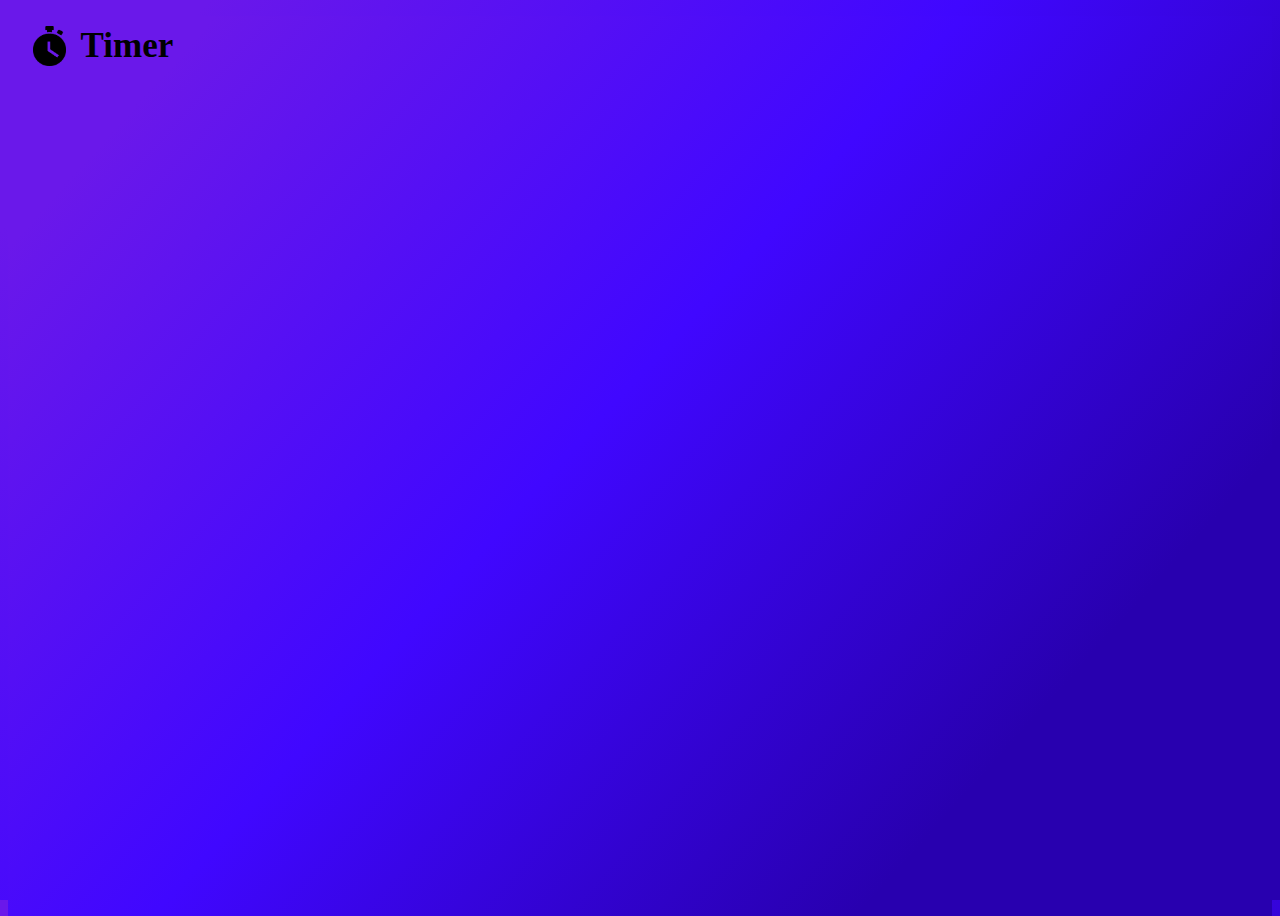
==== src/index.html @ 5ae83db5 "added header" ====
<!DOCTYPE html>
<html lang="en">
<head>
    <meta charset="UTF-8">
    <meta name="viewport" content="width=device-width, initial-scale=1.0">
    <title>Timer</title>
    <link rel="stylesheet" href="style.css">
</head>
<body>
    <div id="header" class="header">
        <ul>
            <li><img class="logo" src="./images/logo.png" alt="logo"></li>
            <li><a href="index.html" accesskey="1">Timer</a></li>
        </ul>
    </div>
</body>
</html>
---- src/style.css ----
:root {
    --blue: #4007ff;
    --indigo: #2800af;
    --purple: #6a18ea;
    --aqua: #87fff2;
}


/* header */

.header img {
    height: 40px;
}

.header ul {
    padding: 10px;
    display: flex;
    list-style: none;
}

.header ul li {
    display: inline-block;
    margin-left: 15px;
}

.header ul li a {
    text-decoration: none;
    font-size: 35px;
    color: black;
    font-weight: bold;
}


/* body */

html, body {
    height: 100%;
    background: linear-gradient(
        132deg, 
       var(--purple) 10%, 
       var(--blue) 46%,
       var(--indigo) 80%);
}
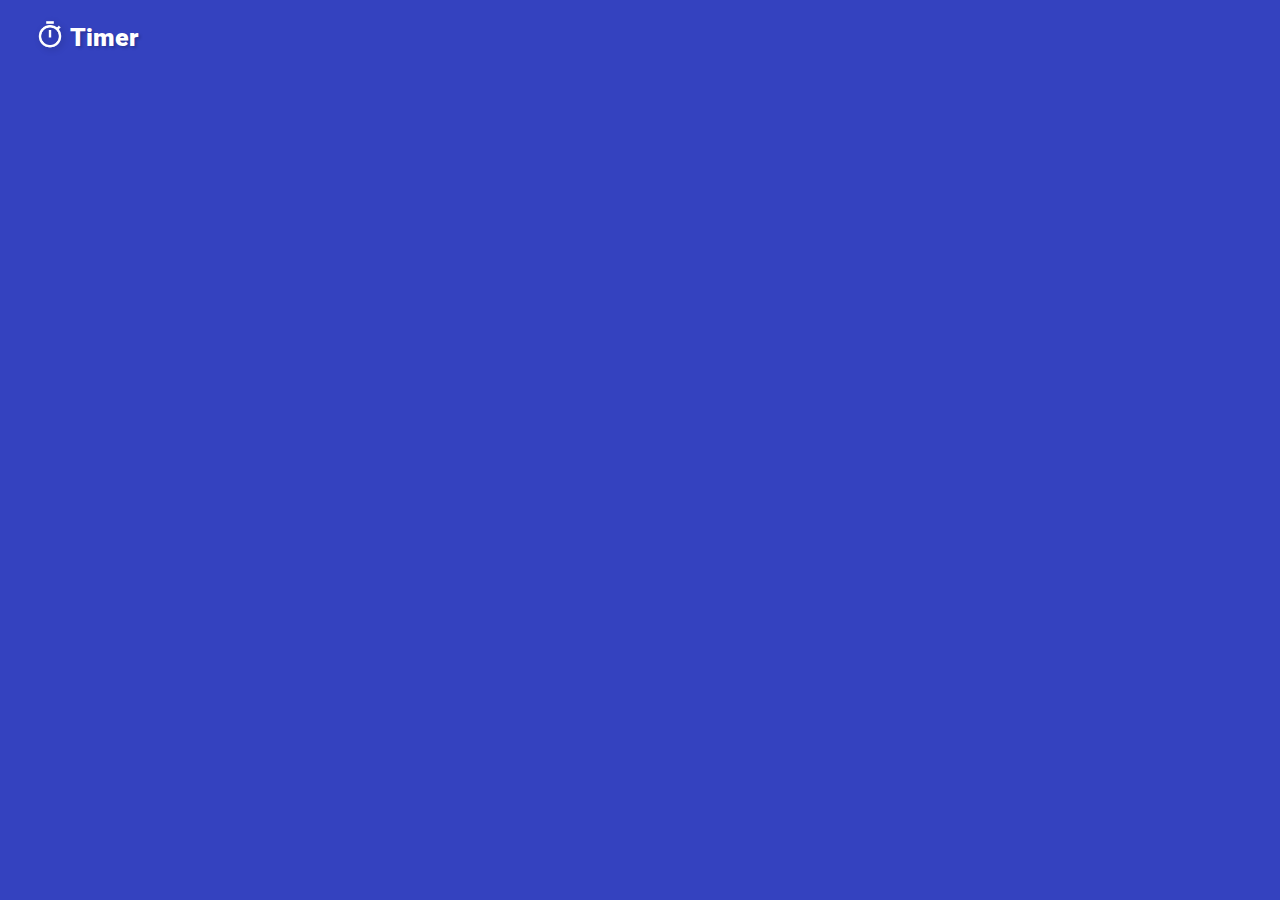
==== commit 876bc475: "added favicon" ====
--- a/src/index.html
+++ b/src/index.html
@@ -5,6 +5,7 @@
     <meta name="viewport" content="width=device-width, initial-scale=1.0">
     <title>Timer</title>
     <link rel="stylesheet" href="style.css">
+    <link rel="shortcut icon" href="./icons/favicon.ico" type="image/x-icon">
 </head>
 <body>
     <div id="header" class="header">
--- a/src/style.css
+++ b/src/style.css
@@ -5,39 +5,58 @@
     --aqua: #87fff2;
 }
 
+html {
+    height: 100%;
+}
+
+@font-face {
+    font-family: roboto-black;
+    src: url(./fonts/Roboto-Black.ttf);
+  }
+
 
 /* header */
 
+.header {
+    margin: 0px;
+}
+
 .header img {
-    height: 40px;
+    height: 30px;
+    -webkit-filter: drop-shadow(2px 2px 3px rgba(0, 0, 0, 0.2));
+    filter: drop-shadow(2px 2px 3px rgba(0, 0, 0, 0.2));
 }
 
 .header ul {
-    padding: 10px;
+    margin: 0px;
+    padding: 20px 30px;
     display: flex;
     list-style: none;
+    align-items: center;
 }
 
 .header ul li {
     display: inline-block;
-    margin-left: 15px;
+    margin-left: 5px;
 }
 
 .header ul li a {
     text-decoration: none;
-    font-size: 35px;
-    color: black;
+    font-size: 25px;
+    color: rgb(255, 255, 255);
     font-weight: bold;
+    font-family: roboto-black;
+    text-shadow: 2px 2px 3px rgba(0, 0, 0, 0.2);
 }
 
 
 /* body */
 
-html, body {
-    height: 100%;
-    background: linear-gradient(
-        132deg, 
-       var(--purple) 10%, 
-       var(--blue) 46%,
-       var(--indigo) 80%);
+body {
+    margin: 0px;
+    padding: 0px;
+    background-color: #3442BF;
+    /*   background-color: #0093E9;
+       background-image: linear-gradient(160deg, #0093E9 0%, #80D0C7 100%); */
+       
 }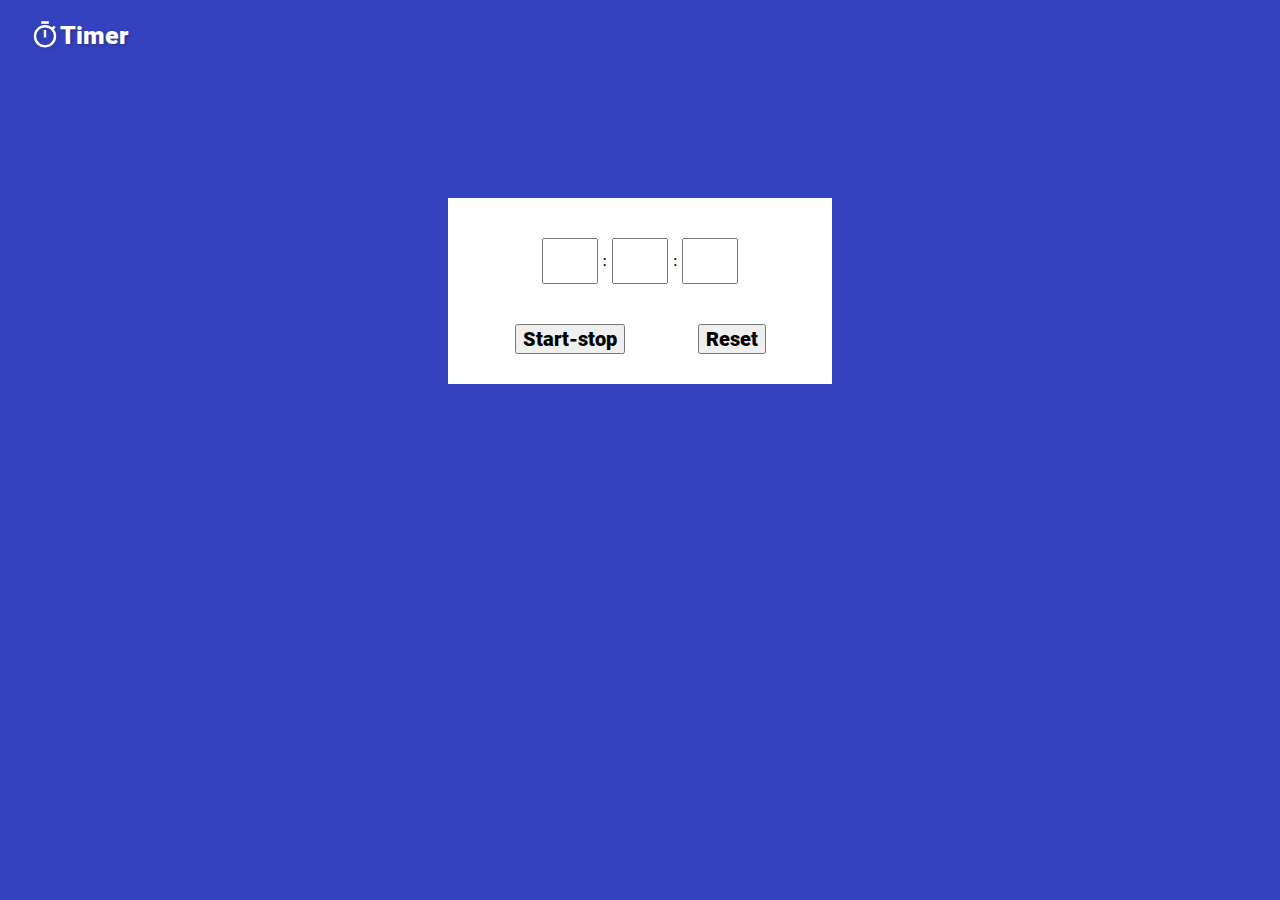
==== commit d4435e1b: "added counter and updated header" ====
--- a/src/index.html
+++ b/src/index.html
@@ -9,10 +9,24 @@
 </head>
 <body>
     <div id="header" class="header">
-        <ul>
-            <li><img class="logo" src="./images/logo.png" alt="logo"></li>
-            <li><a href="index.html" accesskey="1">Timer</a></li>
-        </ul>
+            <a href="index.html">
+            <img class="logo" src="./images/logo.png" alt="logo"></li>
+            <span>Timer</span>
+            </a>
+    </div>
+
+    <div id="main" class="timer">
+        <div id="counter">
+            <input type="text" name="time" id="time">
+            <span>:</span>
+            <input type="text" name="time" id="time">
+            <span>:</span>
+            <input type="text" name="time" id="time">
+        </div>
+        <div>
+            <button class="start-stop-button">Start-stop</button>
+            <button class="reset-button">Reset</button>
+        </div>
     </div>
 </body>
 </html>--- a/src/style.css
+++ b/src/style.css
@@ -27,20 +27,11 @@
     filter: drop-shadow(2px 2px 3px rgba(0, 0, 0, 0.2));
 }
 
-.header ul {
-    margin: 0px;
+.header a {
     padding: 20px 30px;
-    display: flex;
-    list-style: none;
+    display: inline-flex;
     align-items: center;
-}
-
-.header ul li {
-    display: inline-block;
-    margin-left: 5px;
-}
-
-.header ul li a {
+    
     text-decoration: none;
     font-size: 25px;
     color: rgb(255, 255, 255);
@@ -59,4 +50,45 @@
     /*   background-color: #0093E9;
        background-image: linear-gradient(160deg, #0093E9 0%, #80D0C7 100%); */
        
+}
+
+/* timer */
+
+.timer {
+    width: 30%;
+    display: table;
+    margin: 10% auto;
+    background-color: white;
+}
+
+.timer div {
+    margin: 30px;
+    display: flex;
+    justify-content: space-around;
+}
+
+.timer input {
+    margin: 10px 5px;
+    font-size: 35px;
+    text-align: center;
+    width: 3rem;
+}
+
+.timer #counter {
+    display: flex;
+    justify-content: center;
+    align-content: center;
+    align-items: center;
+}
+
+.start-stop-button {
+    font-family: roboto-black;
+    font-size: 20px;
+    margin: 0px;
+}
+
+.reset-button {
+    font-family: roboto-black;
+    font-size: 20px;
+    margin: 0px;
 }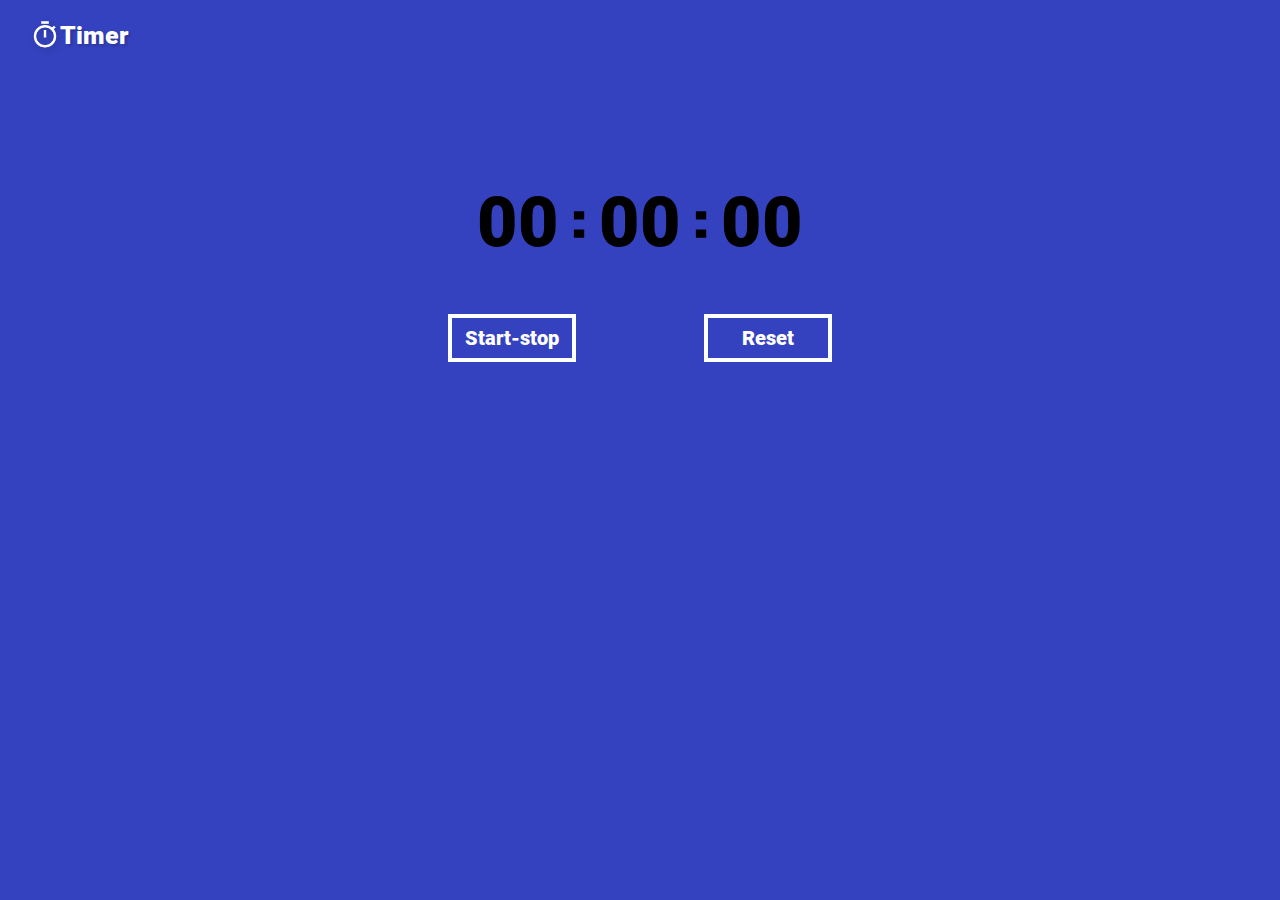
==== commit 2ece5633: "updated buttons and counter font" ====
--- a/src/index.html
+++ b/src/index.html
@@ -6,6 +6,7 @@
     <title>Timer</title>
     <link rel="stylesheet" href="style.css">
     <link rel="shortcut icon" href="./icons/favicon.ico" type="image/x-icon">
+    <script src="javascript.js"></script>
 </head>
 <body>
     <div id="header" class="header">
@@ -17,13 +18,13 @@
 
     <div id="main" class="timer">
         <div id="counter">
-            <input type="text" name="time" id="time">
+            <input id="hour" type="text" name="time" value="00">
             <span>:</span>
-            <input type="text" name="time" id="time">
+            <input id="minute" type="text" name="time" value="00">
             <span>:</span>
-            <input type="text" name="time" id="time">
+            <input id="second" type="text" name="time" value="00">
         </div>
-        <div>
+        <div id="buttons">
             <button class="start-stop-button">Start-stop</button>
             <button class="reset-button">Reset</button>
         </div>
--- a/src/style.css
+++ b/src/style.css
@@ -11,8 +11,12 @@
 
 @font-face {
     font-family: roboto-black;
-    src: url(./fonts/Roboto-Black.ttf);
+    src: url(./fonts/Roboto-Black.ttf) format("truetype");
   }
+@font-face {
+    font-family: anton-regular;
+    src: url(./fonts/Anton-Regular.ttf) format("truetype");
+}
 
 
 /* header */
@@ -28,10 +32,9 @@
 }
 
 .header a {
-    padding: 20px 30px;
+    margin: 20px 30px;
     display: inline-flex;
     align-items: center;
-    
     text-decoration: none;
     font-size: 25px;
     color: rgb(255, 255, 255);
@@ -55,23 +58,25 @@
 /* timer */
 
 .timer {
-    width: 30%;
-    display: table;
-    margin: 10% auto;
-    background-color: white;
+    max-width: 100%;
+    margin: 100px auto;
 }
 
-.timer div {
-    margin: 30px;
-    display: flex;
-    justify-content: space-around;
+.timer span {
+    font-family: anton-regular;
+    font-size: 50px;
+    font-weight: bold;
 }
 
 .timer input {
+    font-family: roboto-black;
     margin: 10px 5px;
-    font-size: 35px;
+    font-size: 70px;
     text-align: center;
-    width: 3rem;
+    width: 6rem;
+    background-color: rgba(255, 255, 255, 0);
+    border-style: none;
+    border-radius: 10%;
 }
 
 .timer #counter {
@@ -79,6 +84,30 @@
     justify-content: center;
     align-content: center;
     align-items: center;
+}
+
+.timer #buttons {
+    width: 40%;
+    margin: 40px auto;
+    display: flex;
+    justify-content: space-around;
+}
+
+.timer button {
+    border-style: solid;
+    border-width: 4px;
+    border-color: white;
+    background: none;
+    color: white;
+    width: 8rem;
+    height: 3rem;
+    outline: none;
+}
+
+.timer button:hover {
+    background-color: white;
+    color: rgba(0, 0, 0, 0.5);
+    cursor: pointer;
 }
 
 .start-stop-button {
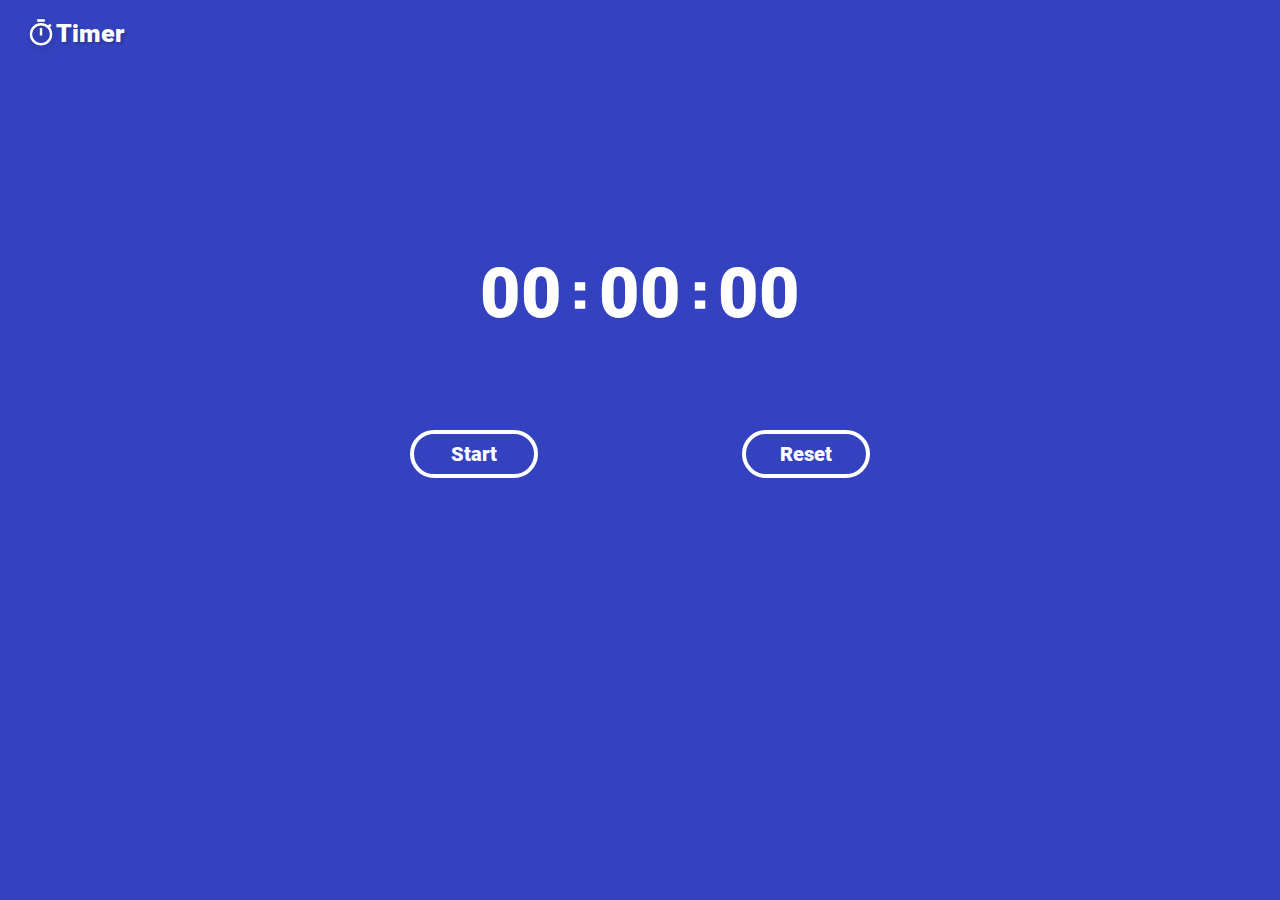
==== commit 2ec5130d: "Added input formatter to text input fields" ====
--- a/src/index.html
+++ b/src/index.html
@@ -2,11 +2,10 @@
 <html lang="en">
 <head>
     <meta charset="UTF-8">
-    <meta name="viewport" content="width=device-width, initial-scale=1.0">
+    <meta name="viewport" content="width=device-width, initial-scale=1">
     <title>Timer</title>
     <link rel="stylesheet" href="style.css">
     <link rel="shortcut icon" href="./icons/favicon.ico" type="image/x-icon">
-    <script src="javascript.js"></script>
 </head>
 <body>
     <div id="header" class="header">
@@ -16,18 +15,23 @@
             </a>
     </div>
 
+    <!-- A rX,rY rotation, arc, sweep, eX,eY -->
+
     <div id="main" class="timer">
         <div id="counter">
-            <input id="hour" type="text" name="time" value="00">
+            <input id="hour" type="text" name="time" value="00" maxlength="2">
             <span>:</span>
-            <input id="minute" type="text" name="time" value="00">
+            <input id="minute" type="text" name="time" value="00" maxlength="2">
             <span>:</span>
-            <input id="second" type="text" name="time" value="00">
+            <input id="second" type="text" name="time" value="00" maxlength="2">
         </div>
         <div id="buttons">
-            <button class="start-stop-button">Start-stop</button>
-            <button class="reset-button">Reset</button>
+            <button class="start-stop-button noselect">Start</button>
+            <button class="reset-button noselect">Reset</button>
         </div>
     </div>
+
+    
 </body>
+    <script src="javascript.js"></script>
 </html>--- a/src/style.css
+++ b/src/style.css
@@ -18,6 +18,16 @@
     src: url(./fonts/Anton-Regular.ttf) format("truetype");
 }
 
+/* tools */
+
+.noselect {
+    -webkit-touch-callout: none;
+      -webkit-user-select: none;
+       -khtml-user-select: none;
+         -moz-user-select: none;
+          -ms-user-select: none;
+              user-select: none;
+  }
 
 /* header */
 
@@ -32,7 +42,7 @@
 }
 
 .header a {
-    margin: 20px 30px;
+    margin: 2vh 2vw;
     display: inline-flex;
     align-items: center;
     text-decoration: none;
@@ -41,6 +51,7 @@
     font-weight: bold;
     font-family: roboto-black;
     text-shadow: 2px 2px 3px rgba(0, 0, 0, 0.2);
+    -webkit-tap-highlight-color: transparent;
 }
 
 
@@ -48,52 +59,63 @@
 
 body {
     margin: 0px;
-    padding: 0px;
     background-color: #3442BF;
-    /*   background-color: #0093E9;
-       background-image: linear-gradient(160deg, #0093E9 0%, #80D0C7 100%); */
-       
 }
 
 /* timer */
 
 .timer {
-    max-width: 100%;
-    margin: 100px auto;
+    margin-top: 20vh;
+    width: 100vw;
+    display: flexbox;
+    justify-content: center;
+}
+
+.timer #counter {
+    display: flex;
+    align-items: center;
+    justify-content: center;
+
 }
 
 .timer span {
     font-family: anton-regular;
     font-size: 50px;
     font-weight: bold;
+    color: white;
 }
 
 .timer input {
+    transition: ease-in 0.1s;
     font-family: roboto-black;
-    margin: 10px 5px;
     font-size: 70px;
+    color: white;
     text-align: center;
-    width: 6rem;
-    background-color: rgba(255, 255, 255, 0);
+    width: 5.2rem;
+    background-color: transparent;
     border-style: none;
-    border-radius: 10%;
+    outline: none;
+    margin: 5px 10px;
 }
 
-.timer #counter {
-    display: flex;
-    justify-content: center;
-    align-content: center;
-    align-items: center;
+.timer input:hover {
+    cursor: pointer;
+}
+
+.timer input:focus {
+    outline: 3px solid rgba(0, 0, 0, 0.5);
+    cursor: auto;
 }
 
 .timer #buttons {
-    width: 40%;
-    margin: 40px auto;
+    margin-top: 10vh;
     display: flex;
-    justify-content: space-around;
+    justify-content: center;
 }
 
 .timer button {
+    border-radius: 30px;
+    transition: ease 0.2s;
     border-style: solid;
     border-width: 4px;
     border-color: white;
@@ -101,7 +123,9 @@
     color: white;
     width: 8rem;
     height: 3rem;
+    min-height: fit-content;
     outline: none;
+    -webkit-tap-highlight-color: transparent;
 }
 
 .timer button:hover {
@@ -110,14 +134,37 @@
     cursor: pointer;
 }
 
+.timer button:active {
+    transform: scale(0.9);
+}
+
 .start-stop-button {
+    margin-right: 8vw;
     font-family: roboto-black;
     font-size: 20px;
-    margin: 0px;
 }
 
 .reset-button {
+    margin-left: 8vw;
     font-family: roboto-black;
     font-size: 20px;
-    margin: 0px;
-}+}
+
+
+
+
+@media only screen and (max-width: 500px) {
+    .timer {
+        transform: scale(0.7);
+    }
+    .timer button {
+        margin-top: 20vh;
+    }
+}
+@media only screen and (max-width: 300px) {
+    .timer {
+        transform: scale(0.6);
+    }
+
+}
+ 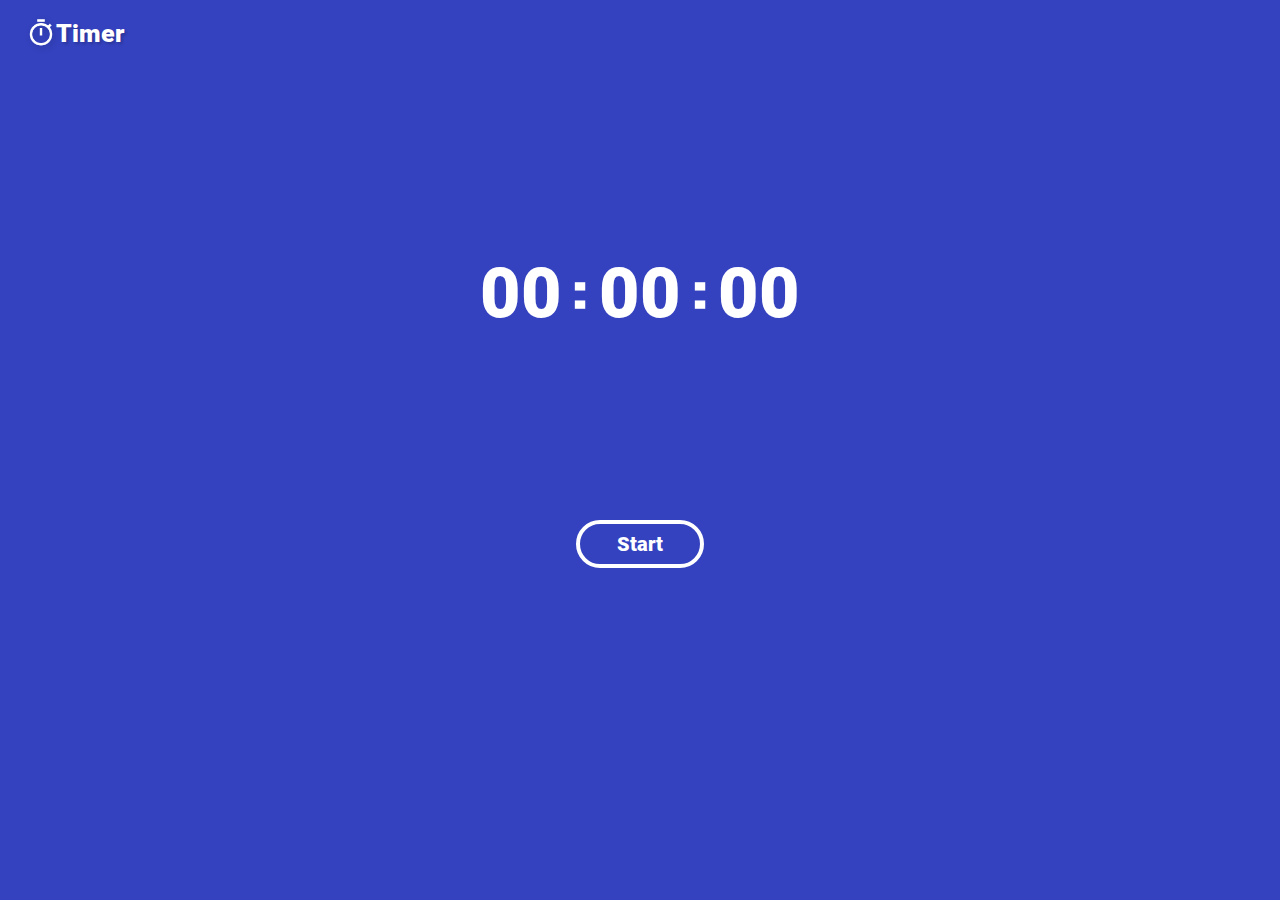
==== commit f0e1718b: "Improved buttons" ====
--- a/src/index.html
+++ b/src/index.html
@@ -26,8 +26,9 @@
             <input id="second" type="text" name="time" value="00" maxlength="2">
         </div>
         <div id="buttons">
-            <button class="start-stop-button noselect">Start</button>
-            <button class="reset-button noselect">Reset</button>
+            <button id="pause-resume-button" class="pause-resume-button noselect">Pause</button>
+            <button id="start-button" class="start-button noselect">Start</button>
+            <button id="reset-button" class="reset-button noselect">Reset</button>
         </div>
     </div>
 
--- a/src/style.css
+++ b/src/style.css
@@ -108,9 +108,10 @@
 }
 
 .timer #buttons {
-    margin-top: 10vh;
+    max-width: 400px;
     display: flex;
     justify-content: center;
+    margin: 20vh auto;
 }
 
 .timer button {
@@ -138,33 +139,36 @@
     transform: scale(0.9);
 }
 
-.start-stop-button {
-    margin-right: 8vw;
+.pause-resume-button {
+    display: none;
     font-family: roboto-black;
     font-size: 20px;
 }
 
 .reset-button {
-    margin-left: 8vw;
+    display: none;
     font-family: roboto-black;
     font-size: 20px;
 }
 
+.start-button {
+    font-family: roboto-black;
+    font-size: 20px;
+}
+
+/* animations */
 
 
 
-@media only screen and (max-width: 500px) {
-    .timer {
+/* media query */
+
+@media only screen and (max-width: 600px) {
+    .timer #counter {
         transform: scale(0.7);
     }
-    .timer button {
-        margin-top: 20vh;
+
+    .timer #buttons button{
+        transform: scale(0.8);
     }
 }
-@media only screen and (max-width: 300px) {
-    .timer {
-        transform: scale(0.6);
-    }
-
-}
  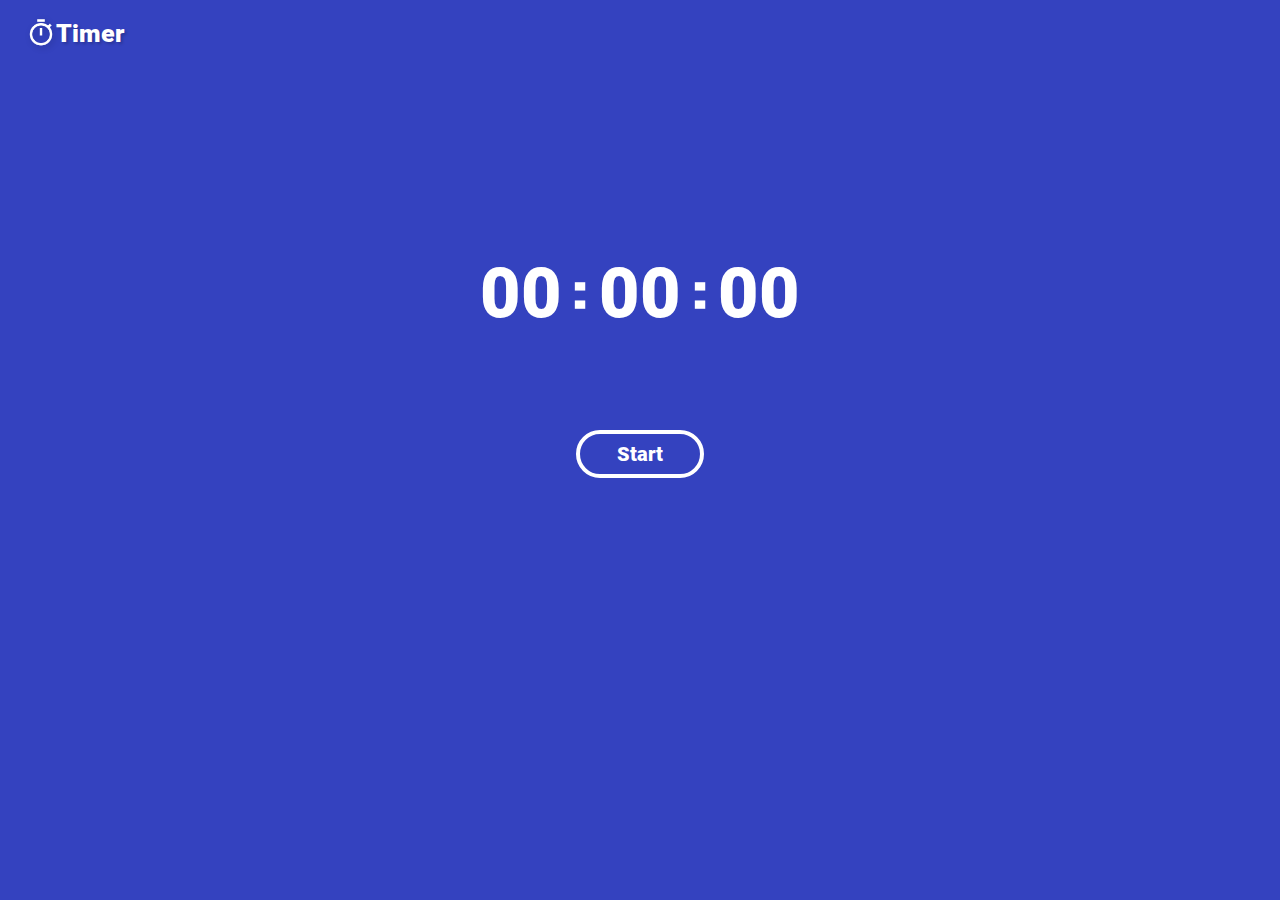
==== commit 1613a79e: "Added buttons animations" ====
--- a/src/index.html
+++ b/src/index.html
@@ -27,8 +27,8 @@
         </div>
         <div id="buttons">
             <button id="pause-resume-button" class="pause-resume-button noselect">Pause</button>
-            <button id="start-button" class="start-button noselect">Start</button>
-            <button id="reset-button" class="reset-button noselect">Reset</button>
+            <button id="start-button" class="start-button noselect fade-in">Start</button>
+            <button id="cancel-button" class="cancel-button noselect">Cancel</button>
         </div>
     </div>
 
--- a/src/style.css
+++ b/src/style.css
@@ -65,13 +65,11 @@
 /* timer */
 
 .timer {
+    width: 100vw;
+}
+
+.timer #counter {
     margin-top: 20vh;
-    width: 100vw;
-    display: flexbox;
-    justify-content: center;
-}
-
-.timer #counter {
     display: flex;
     align-items: center;
     justify-content: center;
@@ -108,15 +106,15 @@
 }
 
 .timer #buttons {
+    position: relative;
     max-width: 400px;
-    display: flex;
-    justify-content: center;
-    margin: 20vh auto;
+    width: 85vw;
+    margin: 10vh auto;
 }
 
 .timer button {
+    transition: ease 0.2s;
     border-radius: 30px;
-    transition: ease 0.2s;
     border-style: solid;
     border-width: 4px;
     border-color: white;
@@ -126,39 +124,105 @@
     height: 3rem;
     min-height: fit-content;
     outline: none;
+    font-family: roboto-black;
+    font-size: 20px;
     -webkit-tap-highlight-color: transparent;
 }
 
 .timer button:hover {
-    background-color: white;
-    color: rgba(0, 0, 0, 0.5);
     cursor: pointer;
 }
 
 .timer button:active {
-    transform: scale(0.9);
+    border-color: rgba(0, 0, 0, 0.5);
 }
 
 .pause-resume-button {
-    display: none;
-    font-family: roboto-black;
-    font-size: 20px;
-}
-
-.reset-button {
-    display: none;
-    font-family: roboto-black;
-    font-size: 20px;
+    position: absolute;
+    left: 0px;
+    opacity: 0;
+    pointer-events: none;
+}
+
+.cancel-button {
+    position: absolute;
+    right: 0px;
+    opacity: 0;
+    pointer-events: none;
 }
 
 .start-button {
-    font-family: roboto-black;
-    font-size: 20px;
+    position: absolute;
+    right: 0px;
+    left: 0px;
+    margin: 0px auto;
 }
 
 /* animations */
 
-
+.fade-in {
+    animation: 0.1s ease-out forwards fade-in;
+}
+
+.fade-out {
+    animation: 0.1s ease-out forwards fade-out;
+}
+
+.right-slide-in {
+    animation: 0.1s ease-out forwards right-slide-in;
+}
+
+.left-slide-out {
+    animation: 0.1s ease-in forwards left-slide-out;
+}
+
+.left-slide-in {
+    animation: 0.1s ease-out forwards left-slide-in;
+}
+
+.right-slide-out {
+    animation: 0.1s ease-in forwards right-slide-out;
+}
+
+@keyframes fade-in {
+    0% {pointer-events: none;opacity: 0;}
+    100% {pointer-events: all;opacity: 1;}
+}
+
+@keyframes fade-out {
+    0% {pointer-events: all;opacity: 1;}
+    100% {pointer-events: none;opacity: 0;}
+}
+
+@keyframes right-slide-in {
+    0% {transform: translateX(-50%);pointer-events: none;opacity: 0;}
+    100% {transform: translateX(0);pointer-events: all;opacity: 1;}
+}
+
+@keyframes left-slide-out {
+    0% {transform: translateX(0);pointer-events: all;opacity: 1;}
+    100% {transform: translateX(-50%);pointer-events: none;opacity: 0;}
+}
+
+@keyframes left-slide-in {
+    0% {transform: translateX(50%);pointer-events: none;opacity: 0;}
+    100% {transform: translateX(0);pointer-events: all;opacity: 1;}
+}
+
+@keyframes right-slide-out {
+    0% {transform: translateX(0);pointer-events: all;opacity: 1;}
+    100% {transform: translateX(50%);pointer-events: none;opacity: 0;}
+}
+
+
+/* hover effect */
+
+@media (hover: hover) {
+    .timer button:hover {
+        background-color: white;
+        color: rgba(0, 0, 0, 0.5);
+    }
+}
 
 /* media query */
 
@@ -167,8 +231,26 @@
         transform: scale(0.7);
     }
 
-    .timer #buttons button{
-        transform: scale(0.8);
+    .timer button {
+        --scale: 0.8;
+        border-width: calc(4px * var(--scale));
+        width: calc(8rem * var(--scale));
+        height: calc(3rem * var(--scale));
+        font-size: calc(20px * var(--scale));
+    }
+}
+
+@media only screen and (max-width: 320px) {
+    .timer #counter {
+        transform: scale(0.6);
+    }
+
+    .timer button {
+        --scale: 0.7;
+        border-width: calc(4px * var(--scale));
+        width: calc(8rem * var(--scale));
+        height: calc(3rem * var(--scale));
+        font-size: calc(20px * var(--scale));
     }
 }
  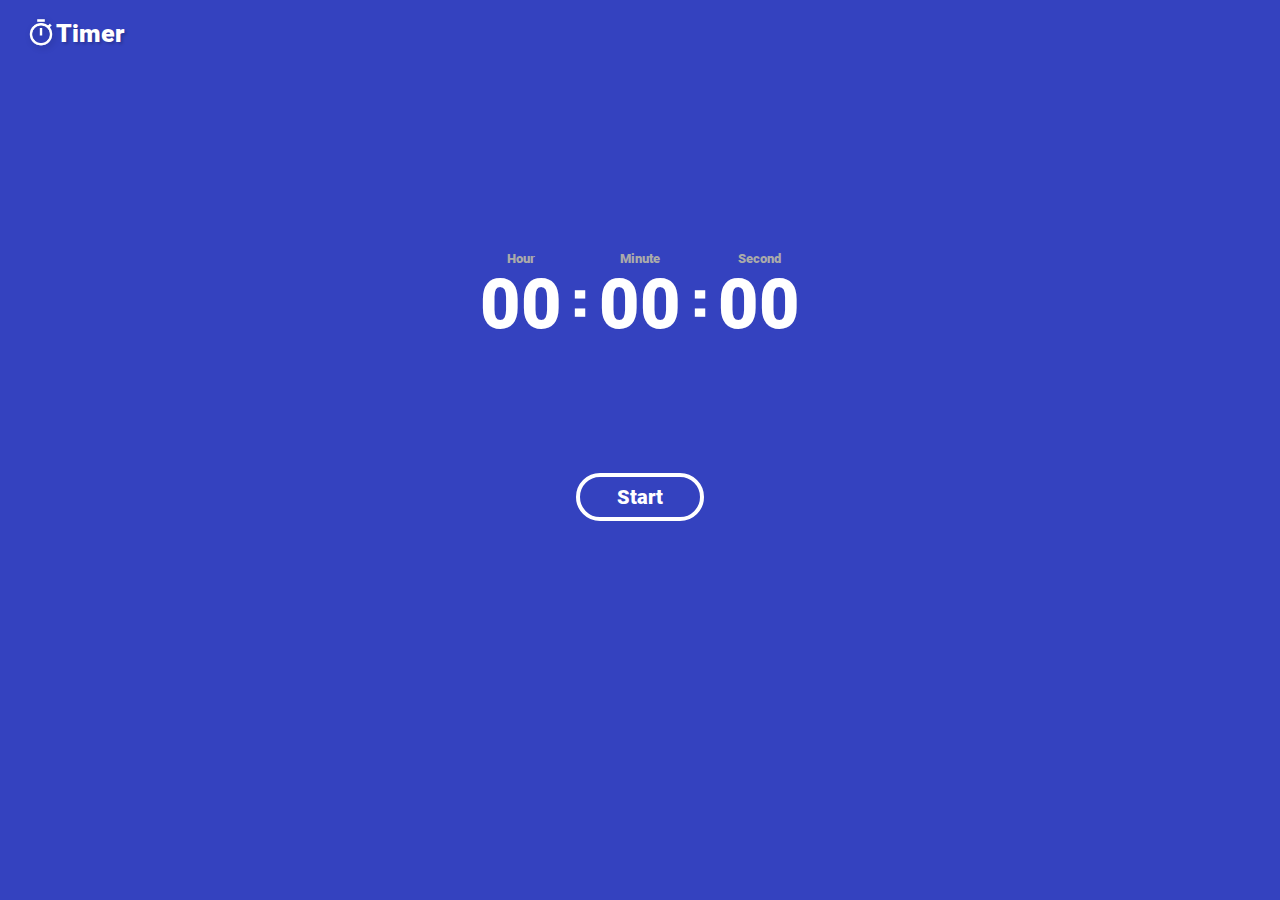
==== commit 80a408d5: "Added float text" ====
--- a/src/index.html
+++ b/src/index.html
@@ -19,11 +19,20 @@
 
     <div id="main" class="timer">
         <div id="counter">
-            <input id="hour" type="text" name="time" value="00" maxlength="2">
+            <div>
+                <span id="float-text">Hour</span>
+                <input id="hour" type="text" name="time" value="00" maxlength="2">
+            </div>
             <span>:</span>
-            <input id="minute" type="text" name="time" value="00" maxlength="2">
+            <div>
+                <span id="float-text">Minute</span>
+                <input id="minute" type="text" name="time" value="00" maxlength="2">
+            </div>
             <span>:</span>
-            <input id="second" type="text" name="time" value="00" maxlength="2">
+            <div>
+                <span id="float-text">Second</span>
+                <input id="second" type="text" name="time" value="00" maxlength="2">
+            </div>
         </div>
         <div id="buttons">
             <button id="pause-resume-button" class="pause-resume-button noselect">Pause</button>
--- a/src/style.css
+++ b/src/style.css
@@ -6,7 +6,7 @@
 }
 
 html {
-    height: 100%;
+
 }
 
 @font-face {
@@ -22,11 +22,11 @@
 
 .noselect {
     -webkit-touch-callout: none;
-      -webkit-user-select: none;
-       -khtml-user-select: none;
-         -moz-user-select: none;
-          -ms-user-select: none;
-              user-select: none;
+    -webkit-user-select: none;
+    -khtml-user-select: none;
+    -moz-user-select: none;
+    -ms-user-select: none;
+    user-select: none;
   }
 
 /* header */
@@ -66,21 +66,34 @@
 
 .timer {
     width: 100vw;
+    height: 50vh;
+    display: flex;
+    flex-flow: column;
+    justify-content: center;
 }
 
 .timer #counter {
-    margin-top: 20vh;
+    margin: 15vh 0;
     display: flex;
+    justify-content: center;
     align-items: center;
-    justify-content: center;
-
 }
 
 .timer span {
     font-family: anton-regular;
+    margin-top: 20px;
     font-size: 50px;
     font-weight: bold;
     color: white;
+}
+
+.timer #float-text {
+    display: block;
+    margin: 5px auto;
+    font-family: roboto-black;
+    font-size: 13px;
+    text-align: center;
+    color: rgb(170, 170, 170);
 }
 
 .timer input {
@@ -90,10 +103,11 @@
     color: white;
     text-align: center;
     width: 5.2rem;
+    height: 4rem;
     background-color: transparent;
     border-style: none;
     outline: none;
-    margin: 5px 10px;
+    margin: 0px 10px;
 }
 
 .timer input:hover {
@@ -101,7 +115,9 @@
 }
 
 .timer input:focus {
-    outline: 3px solid rgba(0, 0, 0, 0.5);
+    height: 5rem;
+    margin-top: 5px;
+    outline: 4px solid rgba(0, 0, 0, 0.5);
     cursor: auto;
 }
 
@@ -109,7 +125,7 @@
     position: relative;
     max-width: 400px;
     width: 85vw;
-    margin: 10vh auto;
+    margin: 0 auto;
 }
 
 .timer button {
@@ -161,27 +177,27 @@
 /* animations */
 
 .fade-in {
-    animation: 0.1s ease-out forwards fade-in;
+    animation: 0.5s ease-out forwards fade-in;
 }
 
 .fade-out {
-    animation: 0.1s ease-out forwards fade-out;
+    animation: 0.2s ease-out forwards fade-out;
 }
 
 .right-slide-in {
-    animation: 0.1s ease-out forwards right-slide-in;
+    animation: 0.2s ease-out forwards right-slide-in;
 }
 
 .left-slide-out {
-    animation: 0.1s ease-in forwards left-slide-out;
+    animation: 0.2s ease-in forwards left-slide-out;
 }
 
 .left-slide-in {
-    animation: 0.1s ease-out forwards left-slide-in;
+    animation: 0.2s ease-out forwards left-slide-in;
 }
 
 .right-slide-out {
-    animation: 0.1s ease-in forwards right-slide-out;
+    animation: 0.2s ease-in forwards right-slide-out;
 }
 
 @keyframes fade-in {
@@ -190,7 +206,7 @@
 }
 
 @keyframes fade-out {
-    0% {pointer-events: all;opacity: 1;}
+    0% {pointer-events: none;opacity: 1;}
     100% {pointer-events: none;opacity: 0;}
 }
 
@@ -200,7 +216,7 @@
 }
 
 @keyframes left-slide-out {
-    0% {transform: translateX(0);pointer-events: all;opacity: 1;}
+    0% {transform: translateX(0);pointer-events: none;opacity: 1;}
     100% {transform: translateX(-50%);pointer-events: none;opacity: 0;}
 }
 
@@ -210,7 +226,7 @@
 }
 
 @keyframes right-slide-out {
-    0% {transform: translateX(0);pointer-events: all;opacity: 1;}
+    0% {transform: translateX(0);pointer-events: none;opacity: 1;}
     100% {transform: translateX(50%);pointer-events: none;opacity: 0;}
 }
 
